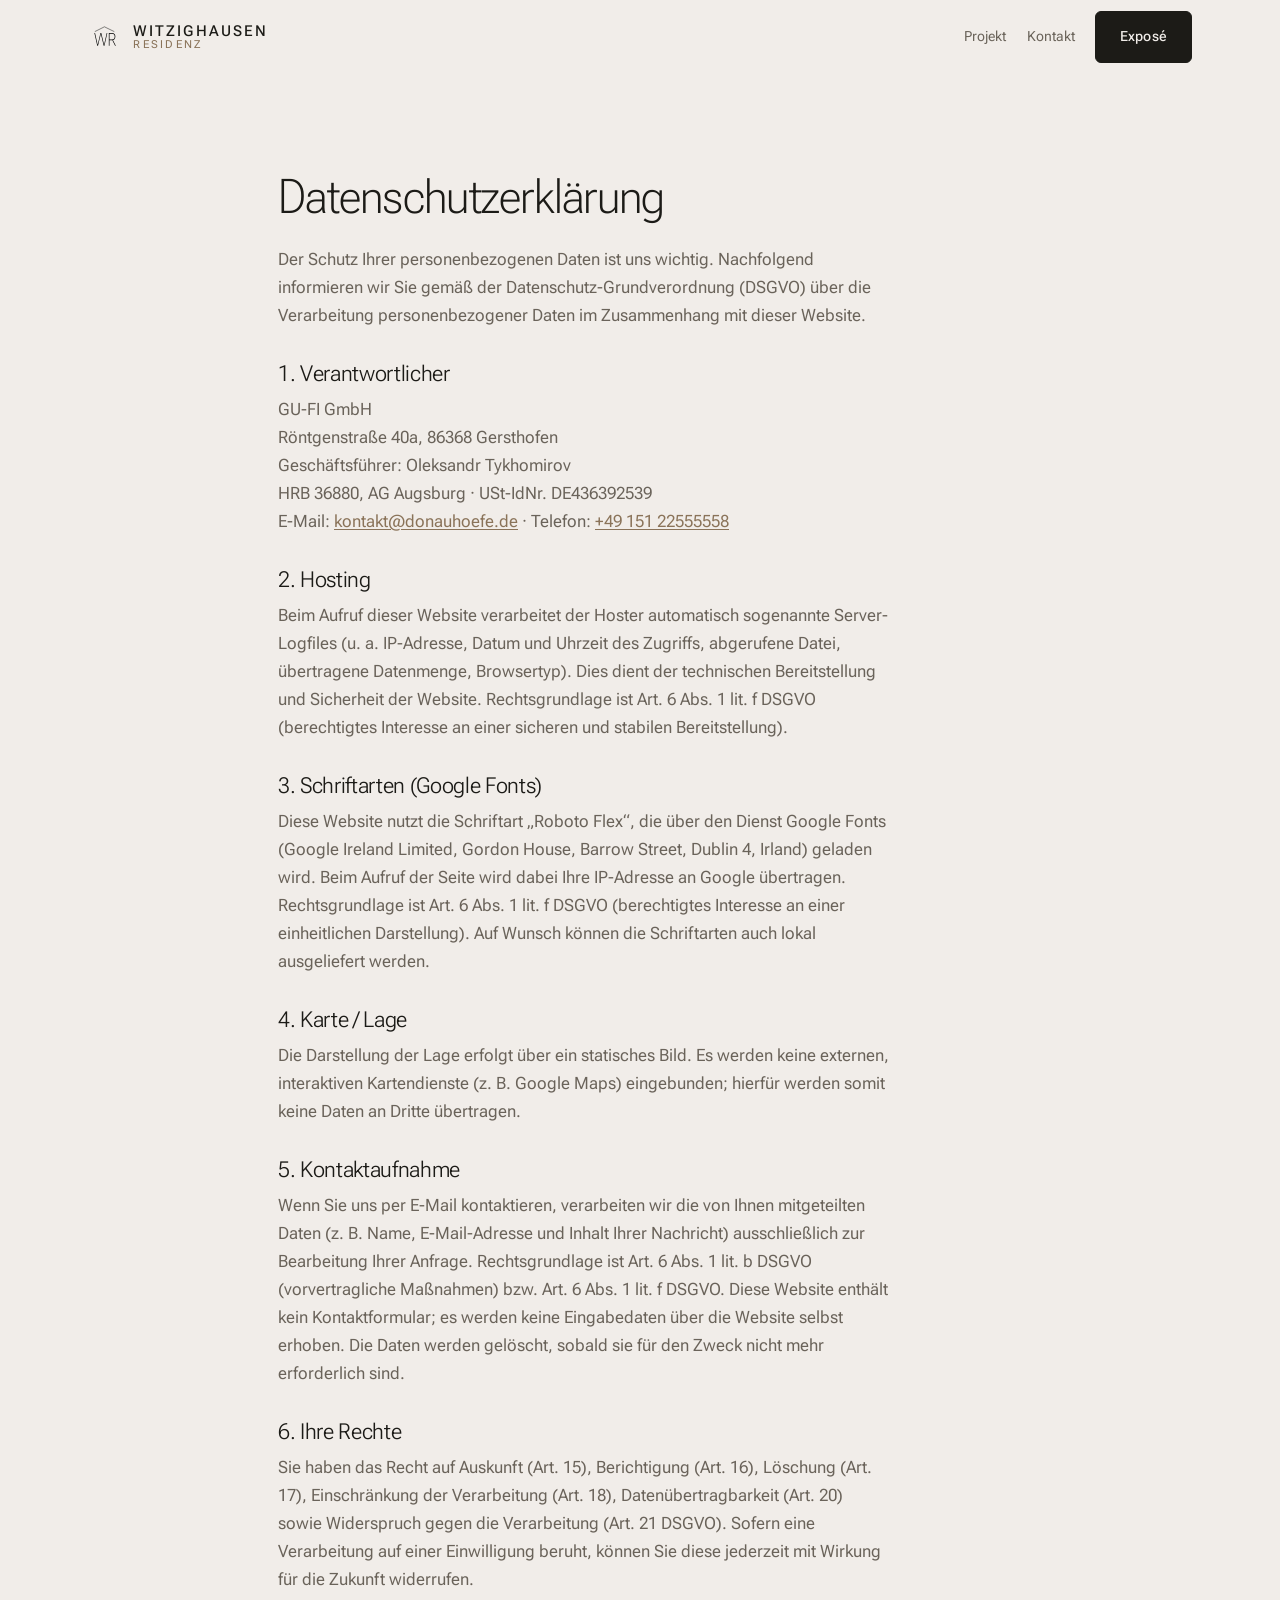
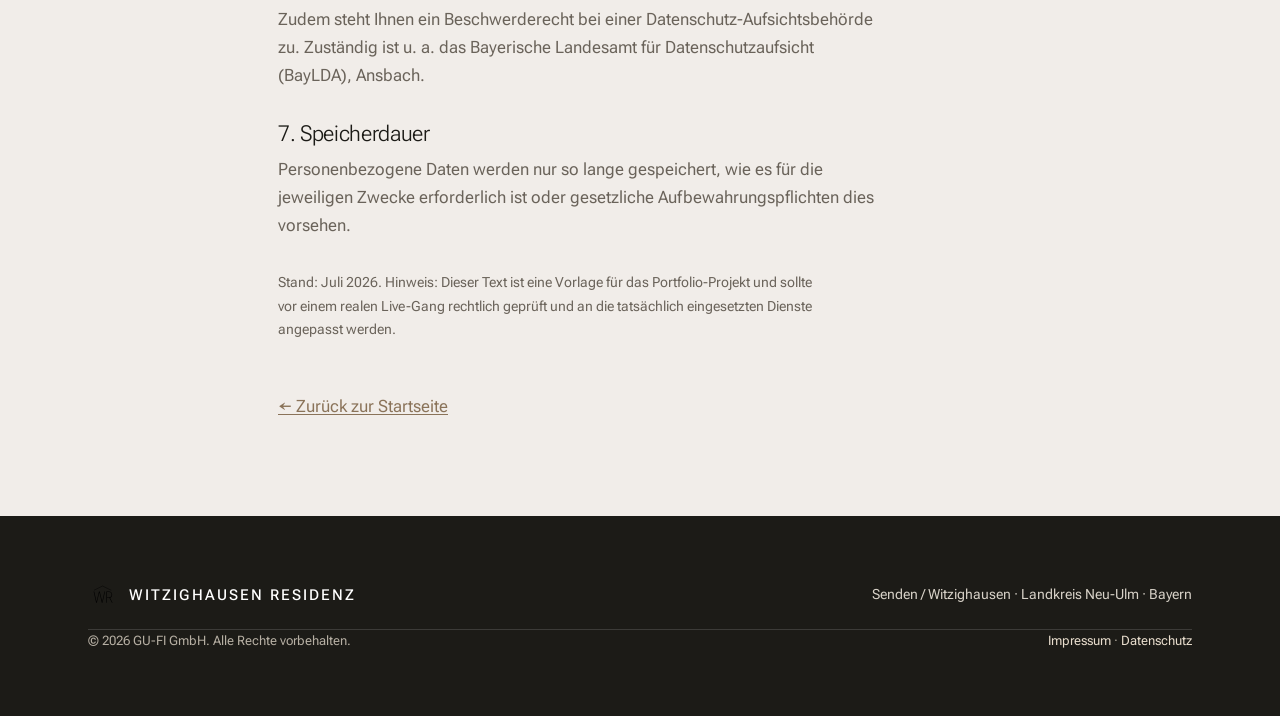
==== datenschutz.html @ ddd6f740 "Revert "Redesign: Cinematic Dark Gallery — deutliche Abgrenzung von donau-hoefe" This reverts commit" ====
<!DOCTYPE html>
<html lang="de">
<head>
  <meta charset="UTF-8" />
  <meta name="viewport" content="width=device-width, initial-scale=1.0" />
  <title>Datenschutzerklärung — Witzighausen Residenz | GU-FI GmbH</title>
  <meta name="theme-color" content="#1C1B17" />
  <meta name="description" content="Datenschutzerklärung der GU-FI GmbH für die Website witzighausen-residenz.de." />
  <meta name="robots" content="noindex" />
  <link rel="canonical" href="https://witzighausen-residenz.de/datenschutz.html" />
  <link rel="icon" href="assets/img/logo-wr.svg" type="image/svg+xml" />
  <link rel="preconnect" href="https://fonts.googleapis.com" />
  <link rel="preconnect" href="https://fonts.gstatic.com" crossorigin />
  <link href="https://fonts.googleapis.com/css2?family=Roboto+Flex:opsz,wght@8..144,300;8..144,400;8..144,500;8..144,600&display=swap" rel="stylesheet" />
  <link rel="stylesheet" href="assets/css/styles.css?v=1" />
</head>
<body>

  <header class="header is-scrolled" id="header">
    <div class="container">
      <a href="index.html" class="brand" aria-label="Witzighausen Residenz — Startseite">
        <span class="brand__mark"><img src="assets/img/logo-wr.svg" alt="" width="34" height="34" /></span>
        <span class="brand__txt"><span class="brand__name">Witzighausen</span><span class="brand__sub">Residenz</span></span>
      </a>
      <nav class="nav" id="nav" aria-label="Hauptnavigation">
        <a href="index.html#projekt">Projekt</a>
        <a href="index.html#kontakt">Kontakt</a>
        <a href="expose.html" class="btn">Exposé</a>
      </nav>
      <button class="nav-toggle" id="navToggle" aria-label="Menü öffnen" aria-expanded="false" aria-controls="nav"><span></span></button>
    </div>
  </header>

  <main class="legal">
    <div class="container">
      <h1>Datenschutzerklärung</h1>
      <p>Der Schutz Ihrer personenbezogenen Daten ist uns wichtig. Nachfolgend informieren wir Sie gemäß der Datenschutz-Grundverordnung (DSGVO) über die Verarbeitung personenbezogener Daten im Zusammenhang mit dieser Website.</p>

      <h2>1. Verantwortlicher</h2>
      <p>GU-FI GmbH<br />
        Röntgenstraße 40a, 86368 Gersthofen<br />
        Geschäftsführer: Oleksandr Tykhomirov<br />
        HRB 36880, AG Augsburg · USt-IdNr. DE436392539<br />
        E-Mail: <a href="mailto:kontakt@donauhoefe.de">kontakt@donauhoefe.de</a> · Telefon: <a href="tel:+4915122555558">+49 151 22555558</a></p>

      <h2>2. Hosting</h2>
      <p>Beim Aufruf dieser Website verarbeitet der Hoster automatisch sogenannte Server-Logfiles (u. a. IP-Adresse, Datum und Uhrzeit des Zugriffs, abgerufene Datei, übertragene Datenmenge, Browsertyp). Dies dient der technischen Bereitstellung und Sicherheit der Website. Rechtsgrundlage ist Art. 6 Abs. 1 lit. f DSGVO (berechtigtes Interesse an einer sicheren und stabilen Bereitstellung).</p>

      <h2>3. Schriftarten (Google Fonts)</h2>
      <p>Diese Website nutzt die Schriftart „Roboto Flex“, die über den Dienst Google Fonts (Google Ireland Limited, Gordon House, Barrow Street, Dublin 4, Irland) geladen wird. Beim Aufruf der Seite wird dabei Ihre IP-Adresse an Google übertragen. Rechtsgrundlage ist Art. 6 Abs. 1 lit. f DSGVO (berechtigtes Interesse an einer einheitlichen Darstellung). Auf Wunsch können die Schriftarten auch lokal ausgeliefert werden.</p>

      <h2>4. Karte / Lage</h2>
      <p>Die Darstellung der Lage erfolgt über ein statisches Bild. Es werden keine externen, interaktiven Kartendienste (z. B. Google Maps) eingebunden; hierfür werden somit keine Daten an Dritte übertragen.</p>

      <h2>5. Kontaktaufnahme</h2>
      <p>Wenn Sie uns per E-Mail kontaktieren, verarbeiten wir die von Ihnen mitgeteilten Daten (z. B. Name, E-Mail-Adresse und Inhalt Ihrer Nachricht) ausschließlich zur Bearbeitung Ihrer Anfrage. Rechtsgrundlage ist Art. 6 Abs. 1 lit. b DSGVO (vorvertragliche Maßnahmen) bzw. Art. 6 Abs. 1 lit. f DSGVO. Diese Website enthält kein Kontaktformular; es werden keine Eingabedaten über die Website selbst erhoben. Die Daten werden gelöscht, sobald sie für den Zweck nicht mehr erforderlich sind.</p>

      <h2>6. Ihre Rechte</h2>
      <p>Sie haben das Recht auf Auskunft (Art. 15), Berichtigung (Art. 16), Löschung (Art. 17), Einschränkung der Verarbeitung (Art. 18), Datenübertragbarkeit (Art. 20) sowie Widerspruch gegen die Verarbeitung (Art. 21 DSGVO). Sofern eine Verarbeitung auf einer Einwilligung beruht, können Sie diese jederzeit mit Wirkung für die Zukunft widerrufen.</p>
      <p>Zudem steht Ihnen ein Beschwerderecht bei einer Datenschutz-Aufsichtsbehörde zu. Zuständig ist u. a. das Bayerische Landesamt für Datenschutzaufsicht (BayLDA), Ansbach.</p>

      <h2>7. Speicherdauer</h2>
      <p>Personenbezogene Daten werden nur so lange gespeichert, wie es für die jeweiligen Zwecke erforderlich ist oder gesetzliche Aufbewahrungspflichten dies vorsehen.</p>

      <p class="muted" style="margin-top:2rem;font-size:.9rem;">Stand: Juli 2026. Hinweis: Dieser Text ist eine Vorlage für das Portfolio-Projekt und sollte vor einem realen Live-Gang rechtlich geprüft und an die tatsächlich eingesetzten Dienste angepasst werden.</p>

      <a class="back-link" href="index.html">&larr; Zurück zur Startseite</a>
    </div>
  </main>

  <footer class="footer">
    <div class="container">
      <div class="footer__top">
        <span class="footer__brand"><span class="brand__mark" style="width:30px;height:30px"><img src="assets/img/logo-wr.svg" alt="" width="30" height="30" /></span><span class="brand__name">Witzighausen Residenz</span></span>
        <span>Senden / Witzighausen · Landkreis Neu-Ulm · Bayern</span>
      </div>
      <div class="footer__bottom">
        <span>© <span id="year">2026</span> GU-FI GmbH. Alle Rechte vorbehalten.</span>
        <span><a href="impressum.html">Impressum</a> · <a href="datenschutz.html">Datenschutz</a></span>
      </div>
    </div>
  </footer>
  <script src="assets/js/app.js?v=1"></script>
</body>
</html>
---- assets/css/styles.css ----
/* ============================================================
   WITZIGHAUSEN RESIDENZ — styles
   Eigenes Design-System (siehe docs/02-design-system.md).
   Nicht mit anderen Projekten mischen.
   ============================================================ */

/* ---------- Tokens ---------- */
:root{
  --bg:#F1EDE9;
  --bg-2:#E7E0D8;
  --paper:#FBF9F6;
  --ink:#1C1B17;
  --ink-2:#6A635A;
  --line:#DCD5CB;
  --accent:#A99581;
  --accent-deep:#8A7359;
  --blue:#56B4D3;
  --ok:#4E7A5B;
  --err:#B4472E;

  --container:1200px;
  --pad:clamp(20px,5vw,48px);
  --sec:clamp(64px,9vw,120px);

  --r-sm:6px;
  --r:12px;
  --r-lg:20px;

  --sh-1:0 1px 2px rgba(28,27,23,.05);
  --sh-2:0 10px 30px -14px rgba(28,27,23,.22);
  --sh-3:0 26px 60px -28px rgba(28,27,23,.32);

  --f:"Roboto Flex","Segoe UI",system-ui,sans-serif;
}

/* ---------- Reset ---------- */
*,*::before,*::after{box-sizing:border-box;margin:0;padding:0}
html{-webkit-text-size-adjust:100%;scroll-behavior:smooth}
@media (prefers-reduced-motion:reduce){html{scroll-behavior:auto}}
body{
  font-family:var(--f);
  font-weight:400;
  color:var(--ink);
  background:var(--bg);
  line-height:1.65;
  font-size:clamp(1rem,.97rem + .2vw,1.0625rem);
  -webkit-font-smoothing:antialiased;
  text-rendering:optimizeLegibility;
  overflow-x:hidden;
}
img,svg,picture{display:block;max-width:100%}
img{height:auto}
a{color:inherit;text-decoration:none}
button{font:inherit;color:inherit;cursor:pointer;background:none;border:none}
:focus-visible{outline:2px solid var(--accent);outline-offset:3px;border-radius:2px}

/* ---------- Layout ---------- */
.container{width:100%;max-width:var(--container);margin-inline:auto;padding-inline:var(--pad)}
.section{padding-block:var(--sec)}
.section--tight{padding-block:clamp(48px,7vw,88px)}

/* ---------- Typography ---------- */
h1,h2,h3{font-weight:300;line-height:1.08;letter-spacing:-.015em}
h1{font-size:clamp(2.6rem,6vw,5rem)}
h2{font-size:clamp(1.9rem,4vw,3rem)}
h3{font-size:1.25rem;font-weight:500;letter-spacing:-.005em;line-height:1.25}
p{max-width:68ch}
.lead{font-size:clamp(1.05rem,1rem + .5vw,1.3rem);color:var(--ink-2);font-weight:300}
.muted{color:var(--ink-2)}
.hl{color:var(--accent-deep)}
.mark{color:var(--accent-deep);font-weight:500}

.eyebrow{
  display:inline-flex;align-items:center;gap:.6em;
  font-size:.78rem;font-weight:500;letter-spacing:.16em;text-transform:uppercase;
  color:var(--accent-deep);
}
.rule{border:0;border-top:1px solid var(--line);margin:.9rem 0 1.4rem;max-width:min(100%,640px)}
.section-head{max-width:760px}
.section-head p{margin-top:.6rem}

/* ---------- Buttons (единые) ---------- */
.btn{
  display:inline-flex;align-items:center;justify-content:center;gap:.55em;
  min-height:52px;padding:0 1.5rem;
  background:var(--ink);color:var(--bg);
  border:1px solid var(--ink);border-radius:var(--r-sm);
  font-weight:500;letter-spacing:.01em;
  transition:transform .18s ease,background .18s ease,box-shadow .18s ease,color .18s ease;
  will-change:transform;
}
.btn:hover{background:#000;transform:translateY(-2px);box-shadow:var(--sh-2)}
.btn:active{transform:translateY(0)}
.btn--outline{background:transparent;color:var(--ink);border-color:var(--accent)}
.btn--outline:hover{background:var(--accent);color:#fff;border-color:var(--accent)}
.btn--ghost{
  min-height:auto;padding:0;background:none;border:none;color:var(--accent-deep);
  font-weight:500;
}
.btn--ghost:hover{transform:none;box-shadow:none;color:var(--ink)}
.btn--ghost .arw{transition:transform .18s ease}
.btn--ghost:hover .arw{transform:translateX(4px)}
.btn--lg{min-height:58px;padding:0 1.9rem}
.btn-row{display:flex;flex-wrap:wrap;gap:.9rem;margin-top:1.6rem}

/* ---------- Header ---------- */
.header{
  position:sticky;top:0;z-index:60;
  background:color-mix(in srgb,var(--bg) 88%,transparent);
  backdrop-filter:saturate(1.1) blur(8px);
  border-bottom:1px solid transparent;
  transition:border-color .25s ease,background .25s ease;
}
.header.is-scrolled{border-bottom-color:var(--line);background:color-mix(in srgb,var(--bg) 94%,transparent)}
.header .container{display:flex;align-items:center;justify-content:space-between;gap:1rem;min-height:74px}
.brand{display:flex;align-items:center;gap:.7rem;color:var(--ink)}
.brand__mark{width:34px;height:34px;color:var(--ink)}
.brand__mark svg{width:100%;height:100%}
.brand__txt{display:flex;flex-direction:column;line-height:1.05}
.brand__name{font-size:.92rem;font-weight:500;letter-spacing:.14em;text-transform:uppercase}
.brand__sub{font-size:.66rem;letter-spacing:.22em;text-transform:uppercase;color:var(--accent-deep)}

.nav{display:flex;align-items:center;gap:clamp(.8rem,1.6vw,1.7rem)}
.nav a{font-size:.9rem;color:var(--ink-2);transition:color .18s ease;position:relative}
.nav a:hover{color:var(--ink)}
.nav a.btn{color:var(--bg)}
.nav a.btn:hover{color:var(--bg)}

.nav-toggle{display:none;width:44px;height:44px;position:relative;margin-right:-8px}
.nav-toggle span,.nav-toggle span::before,.nav-toggle span::after{
  content:"";position:absolute;left:11px;width:22px;height:2px;background:var(--ink);border-radius:2px;transition:transform .25s ease,opacity .2s ease
}
.nav-toggle span{top:21px}
.nav-toggle span::before{top:-7px}
.nav-toggle span::after{top:7px}
.nav-toggle[aria-expanded="true"] span{background:transparent}
.nav-toggle[aria-expanded="true"] span::before{transform:translateY(7px) rotate(45deg)}
.nav-toggle[aria-expanded="true"] span::after{transform:translateY(-7px) rotate(-45deg)}

/* ---------- Hero ---------- */
.hero{position:relative;padding-block:clamp(48px,7vw,90px) 0}
.hero__grid{display:grid;gap:clamp(1.6rem,4vw,3rem);align-items:end;grid-template-columns:1fr}
.hero__kicker{margin-bottom:1.1rem}
.hero h1{margin-bottom:1.1rem}
.hero h1 .thin{display:block;color:var(--accent-deep)}
.hero__sub{max-width:44ch;color:var(--ink-2);font-size:clamp(1.05rem,1rem + .5vw,1.28rem);font-weight:300}
.hero__figure{position:relative;border-radius:var(--r-lg);overflow:hidden;box-shadow:var(--sh-3)}
.hero__figure img{width:100%;aspect-ratio:16/10;object-fit:cover}
.hero__badges{display:flex;flex-wrap:wrap;gap:.5rem;margin-top:1.4rem}
.chip{
  display:inline-flex;align-items:center;gap:.45em;
  padding:.42em .85em;border:1px solid var(--line);border-radius:100px;
  background:var(--paper);font-size:.82rem;color:var(--ink-2)
}
.chip b{color:var(--ink);font-weight:500}
@media (min-width:920px){
  .hero__grid{grid-template-columns:1.05fr 1fr;gap:clamp(2rem,4vw,4rem)}
}

/* ---------- Split ---------- */
.split{display:grid;gap:clamp(1.8rem,4vw,3.4rem);align-items:center;grid-template-columns:1fr}
.split__media{border-radius:var(--r-lg);overflow:hidden;box-shadow:var(--sh-2)}
.split__media img{width:100%;aspect-ratio:4/3;object-fit:cover}
.split h2{margin-top:.2rem}
.split p{margin-top:1rem;color:var(--ink-2)}
@media (min-width:860px){
  .split{grid-template-columns:1fr 1fr}
  .split--rev .split__media{order:2}
}

/* ---------- KPI ---------- */
.kpis{
  display:grid;gap:1px;background:var(--line);
  border:1px solid var(--line);border-radius:var(--r);overflow:hidden;
  grid-template-columns:repeat(2,1fr)
}
.kpi{background:var(--paper);padding:clamp(1.3rem,3vw,2rem)}
.kpi__num{font-size:clamp(1.6rem,1.2rem + 1.6vw,2.4rem);font-weight:300;letter-spacing:-.02em;line-height:1.1}
.kpi__label{margin-top:.35rem;font-size:.86rem;color:var(--ink-2)}
@media (min-width:760px){.kpis{grid-template-columns:repeat(4,1fr)}}

/* ---------- Appartements (featured cards) ---------- */
.appart-grid{
  display:grid;gap:clamp(1rem,2.4vw,1.6rem);margin-top:clamp(1.8rem,4vw,2.6rem);
  grid-template-columns:1fr
}
@media (min-width:620px){.appart-grid{grid-template-columns:repeat(2,1fr)}}
@media (min-width:1000px){.appart-grid{grid-template-columns:repeat(3,1fr)}}
.appart-card{
  display:flex;flex-direction:column;
  background:var(--paper);border:1px solid var(--line);border-radius:var(--r);
  overflow:hidden;transition:transform .2s ease,box-shadow .2s ease
}
.appart-card:hover{transform:translateY(-4px);box-shadow:var(--sh-2)}
.appart-card__media{background:var(--bg);padding:1rem;border-bottom:1px solid var(--line)}
.appart-card__media img{width:100%;aspect-ratio:4/3;object-fit:contain}
.appart-card__body{padding:1.1rem 1.2rem 1.3rem;display:flex;flex-direction:column;gap:.35rem;flex:1}
.appart-card__name{font-size:1.15rem;font-weight:500}
.appart-card__meta{display:flex;align-items:baseline;gap:.5rem;color:var(--ink-2);font-size:.9rem}
.appart-card__area{font-size:1.35rem;font-weight:300;color:var(--ink)}
.appart-card__foot{margin-top:.7rem}

/* ---------- Price table ---------- */
.price-wrap{margin-top:clamp(1.6rem,3.5vw,2.4rem);border:1px solid var(--line);border-radius:var(--r);overflow:hidden;background:var(--paper)}
.price-table{width:100%;border-collapse:collapse;font-size:.95rem}
.price-table caption{text-align:left;padding:1rem 1.2rem;color:var(--ink-2);font-size:.85rem;background:var(--bg-2);border-bottom:1px solid var(--line)}
.price-table th,.price-table td{padding:.85rem 1.2rem;text-align:left;border-bottom:1px solid var(--line)}
.price-table thead th{
  font-size:.74rem;font-weight:500;letter-spacing:.1em;text-transform:uppercase;
  color:var(--accent-deep);background:var(--bg-2)
}
.price-table tbody tr:last-child td{border-bottom:0}
.price-table tbody tr:hover{background:color-mix(in srgb,var(--accent) 8%,transparent)}
.price-table .c-nr{width:3.5rem;color:var(--ink-2);font-variant-numeric:tabular-nums}
.price-table .c-name{font-weight:500}
.price-table .c-area{font-variant-numeric:tabular-nums;white-space:nowrap}
.price-table .c-price{color:var(--accent-deep);white-space:nowrap}
.price-note{padding:.9rem 1.2rem;font-size:.82rem;color:var(--ink-2);background:var(--bg-2);border-top:1px solid var(--line)}
@media (max-width:640px){
  .price-table thead{position:absolute;width:1px;height:1px;overflow:hidden;clip:rect(0 0 0 0)}
  .price-table,.price-table tbody,.price-table tr,.price-table td{display:block;width:100%}
  .price-table tr{border-bottom:1px solid var(--line);padding:.6rem 0}
  .price-table td{border:0;padding:.28rem 1.1rem;display:flex;justify-content:space-between;gap:1rem}
  .price-table td::before{content:attr(data-label);color:var(--ink-2);font-size:.78rem;text-transform:uppercase;letter-spacing:.06em}
  .price-table .c-nr::before{content:"Nr."}
  .price-table .c-name{font-size:1.05rem}
}

/* ---------- Gewerbe list ---------- */
.gewerbe{display:grid;gap:1px;background:var(--line);border:1px solid var(--line);border-radius:var(--r);overflow:hidden;margin-top:clamp(1.6rem,3.5vw,2.2rem)}
.gewerbe__row{
  background:var(--paper);display:flex;align-items:center;gap:1.2rem;
  padding:clamp(1.1rem,2.5vw,1.6rem) clamp(1.2rem,3vw,1.8rem)
}
.gewerbe__nr{font-size:.8rem;font-weight:500;letter-spacing:.1em;color:var(--accent-deep);min-width:2.2rem}
.gewerbe__name{font-size:clamp(1.15rem,1rem + .8vw,1.5rem);font-weight:300;flex:1}
.gewerbe__area{font-variant-numeric:tabular-nums;color:var(--ink-2);white-space:nowrap}

/* ---------- Spec list (Baubeschreibung) ---------- */
.spec-list{
  list-style:none;display:grid;gap:1px;background:var(--line);
  border:1px solid var(--line);border-radius:var(--r);overflow:hidden;
  margin-top:clamp(1.6rem,3.5vw,2.2rem);grid-template-columns:1fr
}
@media (min-width:620px){.spec-list{grid-template-columns:repeat(2,1fr)}}
@media (min-width:980px){.spec-list{grid-template-columns:repeat(3,1fr)}}
.spec-list li{
  background:var(--paper);display:flex;align-items:center;gap:.85rem;
  padding:1rem 1.2rem;font-size:.96rem
}
.spec-list .dot{
  flex:none;width:9px;height:9px;border-radius:50%;
  background:var(--accent);box-shadow:0 0 0 4px color-mix(in srgb,var(--accent) 22%,transparent)
}

/* ---------- Band (full-width photo) ---------- */
.band{position:relative;color:#fff;isolation:isolate}
.band__media{position:absolute;inset:0;z-index:-1;overflow:hidden}
.band__media img{width:100%;height:100%;object-fit:cover}
.band::after{content:"";position:absolute;inset:0;z-index:-1;background:linear-gradient(90deg,rgba(20,18,15,.72),rgba(20,18,15,.30))}
.band .container{padding-block:clamp(72px,12vw,150px)}
.band__inner{max-width:640px}
.band .eyebrow{color:#e8d9c6}
.band h2{color:#fff}
.band p{margin-top:1rem;color:rgba(255,255,255,.9)}

/* ---------- Lage / map ---------- */
.lage__grid{display:grid;gap:clamp(1.6rem,3.5vw,2.6rem);grid-template-columns:1fr;align-items:start}
@media (min-width:900px){.lage__grid{grid-template-columns:1.1fr .9fr}}
.map{position:relative;border-radius:var(--r-lg);overflow:hidden;box-shadow:var(--sh-2);border:1px solid var(--line)}
.map img{width:100%;aspect-ratio:16/10;object-fit:cover}
.dist-list{list-style:none;display:grid;gap:.1rem;margin-top:1.4rem}
.dist-list li{display:flex;align-items:baseline;justify-content:space-between;gap:1rem;padding:.7rem 0;border-bottom:1px solid var(--line)}
.dist-list li:last-child{border-bottom:0}
.dist-list .place{color:var(--ink)}
.dist-list .km{color:var(--accent-deep);font-variant-numeric:tabular-nums;white-space:nowrap;font-weight:500}
.roads{display:flex;gap:.5rem;margin-top:1.2rem;flex-wrap:wrap}
.road-badge{
  display:inline-flex;align-items:center;justify-content:center;
  min-width:44px;height:30px;padding:0 .6em;border-radius:5px;
  background:var(--blue);color:#fff;font-weight:600;font-size:.82rem;letter-spacing:.02em
}

/* ---------- Features (Witzighausen) ---------- */
.features{display:grid;gap:clamp(1rem,2.4vw,1.6rem);margin-top:clamp(1.8rem,4vw,2.6rem);grid-template-columns:1fr}
@media (min-width:760px){.features{grid-template-columns:repeat(3,1fr)}}
.feature{background:var(--paper);border:1px solid var(--line);border-radius:var(--r);padding:clamp(1.3rem,3vw,1.8rem)}
.feature__label{font-size:.76rem;font-weight:500;letter-spacing:.14em;text-transform:uppercase;color:var(--accent-deep)}
.feature h3{margin:.5rem 0 .5rem;font-weight:300;font-size:1.35rem;letter-spacing:-.01em}
.feature p{color:var(--ink-2);font-size:.95rem}
.stats{display:grid;gap:1px;background:var(--line);border:1px solid var(--line);border-radius:var(--r);overflow:hidden;margin-top:clamp(1rem,2.4vw,1.6rem);grid-template-columns:repeat(3,1fr)}
.stat{background:var(--paper);padding:clamp(1.2rem,3vw,1.8rem);text-align:center}
.stat__num{font-size:clamp(1.8rem,1.2rem + 2vw,2.8rem);font-weight:300;letter-spacing:-.02em;line-height:1}
.stat__num small{font-size:.5em;color:var(--ink-2);font-weight:400}
.stat__label{margin-top:.4rem;font-size:.82rem;color:var(--ink-2)}
@media (max-width:520px){.stats{grid-template-columns:1fr}}

/* ---------- Investment ---------- */
.invest{display:grid;gap:clamp(1.8rem,4vw,3rem);grid-template-columns:1fr;align-items:center}
@media (min-width:900px){.invest{grid-template-columns:1fr 1fr}}
.invest__media{border-radius:var(--r-lg);overflow:hidden;box-shadow:var(--sh-2)}
.invest__media img{width:100%;aspect-ratio:4/3;object-fit:cover}
.pillars{display:grid;gap:.8rem;margin-top:1.4rem}
.pillar{display:flex;gap:.85rem;align-items:flex-start}
.pillar .dot{flex:none;width:9px;height:9px;margin-top:.5rem;border-radius:50%;background:var(--accent)}
.pillar b{font-weight:500}
.pillar span{color:var(--ink-2)}

/* ---------- Contact ---------- */
.contact__grid{display:grid;gap:clamp(1.6rem,4vw,3rem);grid-template-columns:1fr}
@media (min-width:820px){.contact__grid{grid-template-columns:1fr 1fr}}
.contact__list{list-style:none;display:grid;gap:0;margin-top:1.4rem;border-top:1px solid var(--line)}
.contact__list li{display:flex;gap:1rem;padding:.85rem 0;border-bottom:1px solid var(--line)}
.contact__list .k{min-width:120px;color:var(--ink-2);font-size:.9rem}
.contact__list .v{color:var(--ink);font-weight:500}
.contact__card{background:var(--paper);border:1px solid var(--line);border-radius:var(--r-lg);padding:clamp(1.6rem,4vw,2.4rem);align-self:start}

/* ---------- Footer ---------- */
.footer{background:var(--ink);color:#d8d2c8;padding-block:clamp(40px,6vw,64px);font-size:.9rem}
.footer a{color:#e8ddcd}
.footer a:hover{color:#fff}
.footer__top{display:flex;flex-wrap:wrap;align-items:center;justify-content:space-between;gap:1rem;padding-bottom:1.2rem;border-bottom:1px solid rgba(255,255,255,.14)}
.footer__brand{display:flex;align-items:center;gap:.7rem;color:#fff}
.footer__brand .brand__mark{color:#fff}
.footer__brand .brand__name{color:#fff}
.footer__impressum{max-width:100%;margin:1.2rem 0;color:#b6afa3;font-size:.82rem;line-height:1.7}
.footer__bottom{display:flex;flex-wrap:wrap;justify-content:space-between;gap:.6rem;color:#b6afa3;font-size:.82rem}

/* ---------- Reveal ---------- */
.reveal{opacity:0;transform:translateY(22px);transition:opacity .7s ease,transform .7s ease}
.reveal.is-in{opacity:1;transform:none}
.reveal.d1{transition-delay:.08s}
.reveal.d2{transition-delay:.16s}
.reveal.d3{transition-delay:.24s}
@media (prefers-reduced-motion:reduce){
  .reveal{opacity:1;transform:none;transition:none}
  .btn:hover,.appart-card:hover{transform:none}
}

/* ---------- Legal pages ---------- */
.legal{padding-block:clamp(48px,8vw,96px)}
.legal .container{max-width:820px}
.legal h1{font-size:clamp(2rem,4vw,3rem);margin-bottom:1.4rem}
.legal h2{font-size:1.4rem;margin:2rem 0 .6rem}
.legal p,.legal li{color:var(--ink-2);margin-bottom:.7rem}
.legal a{color:var(--accent-deep);text-decoration:underline;text-underline-offset:2px}
.legal ul{margin-left:1.2rem}
.back-link{display:inline-flex;align-items:center;gap:.4em;margin-top:2.4rem;color:var(--accent-deep)}

/* ---------- Mobile nav ---------- */
@media (max-width:860px){
  .nav-toggle{display:block}
  .nav{
    position:fixed;inset:74px 0 auto 0;flex-direction:column;align-items:stretch;gap:0;
    background:var(--bg);border-bottom:1px solid var(--line);
    padding:.5rem var(--pad) 1.4rem;
    transform:translateY(-12px);opacity:0;pointer-events:none;
    transition:transform .25s ease,opacity .25s ease;
    max-height:calc(100vh - 74px);overflow-y:auto;
  }
  .nav.is-open{transform:none;opacity:1;pointer-events:auto}
  .nav a{padding:.9rem .2rem;border-bottom:1px solid var(--line);font-size:1.05rem;color:var(--ink)}
  .nav a.btn{margin-top:.9rem;border-bottom:none;justify-content:center}
}
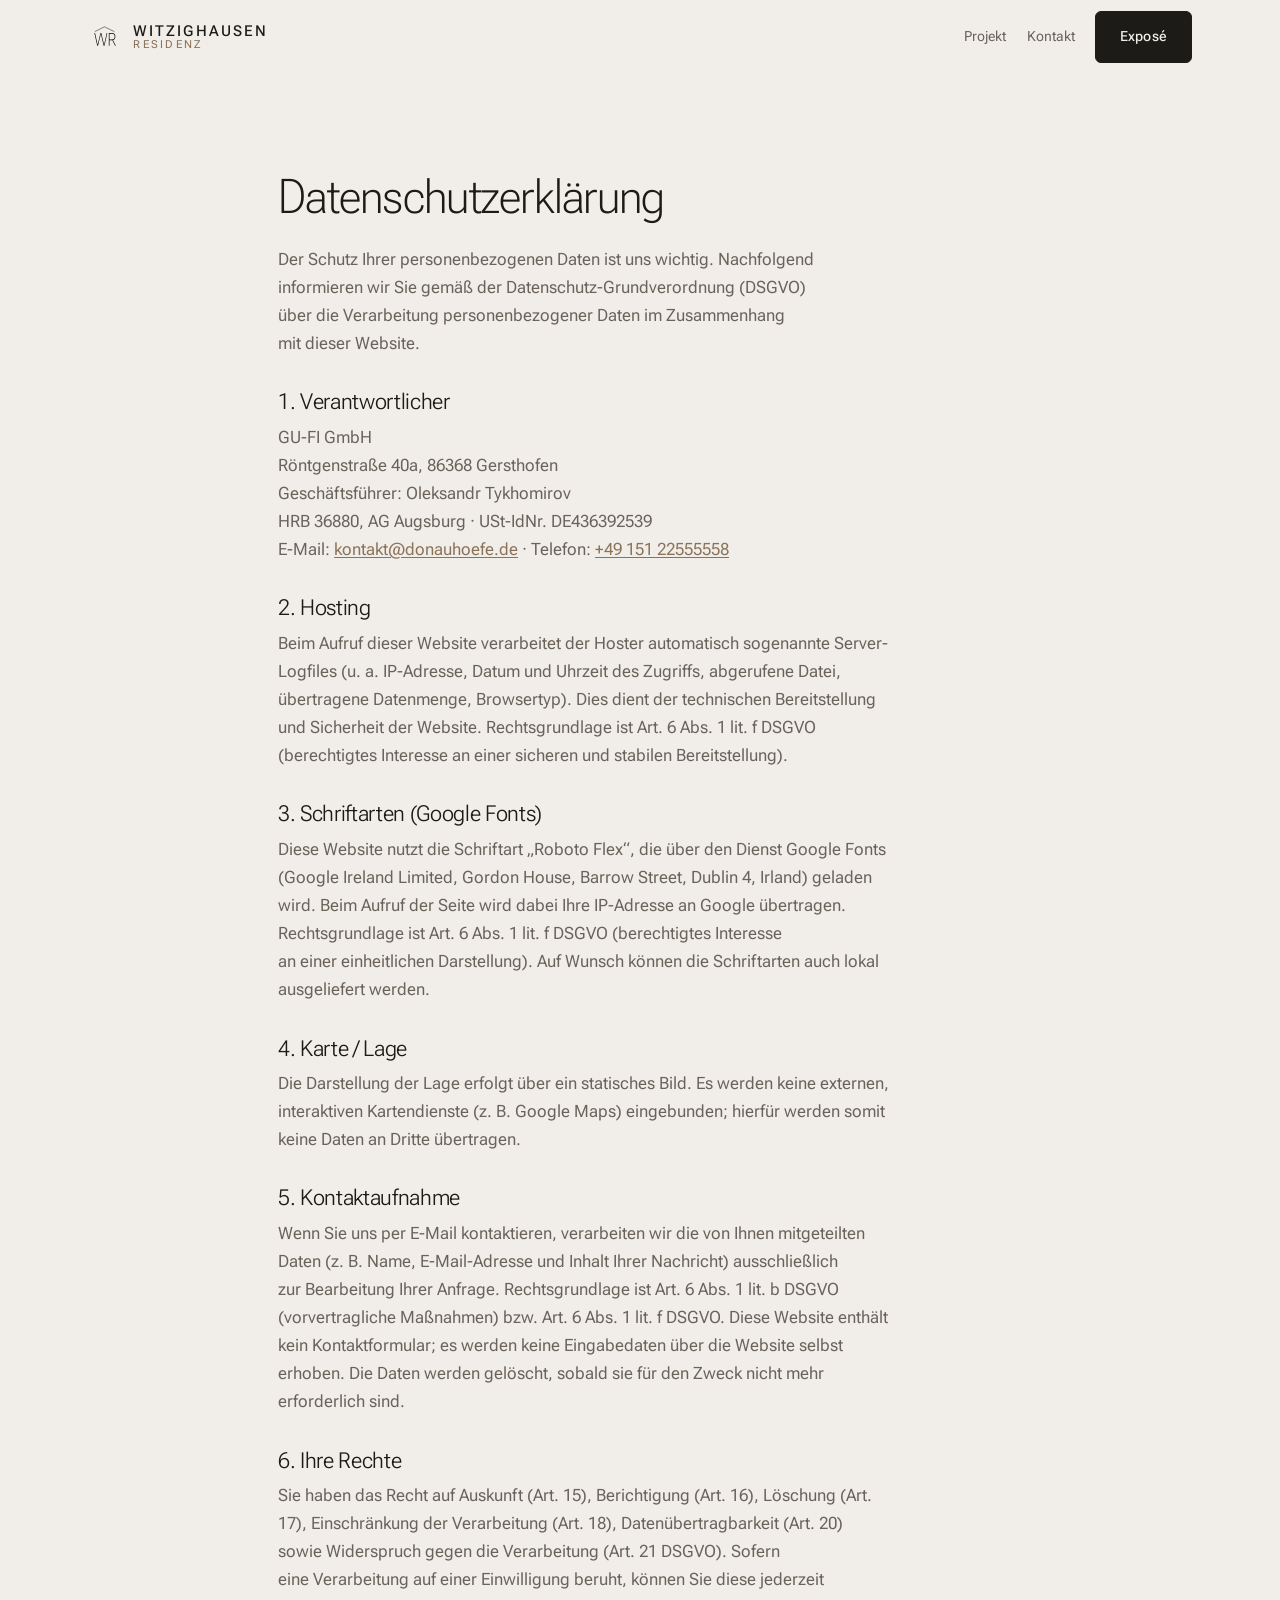
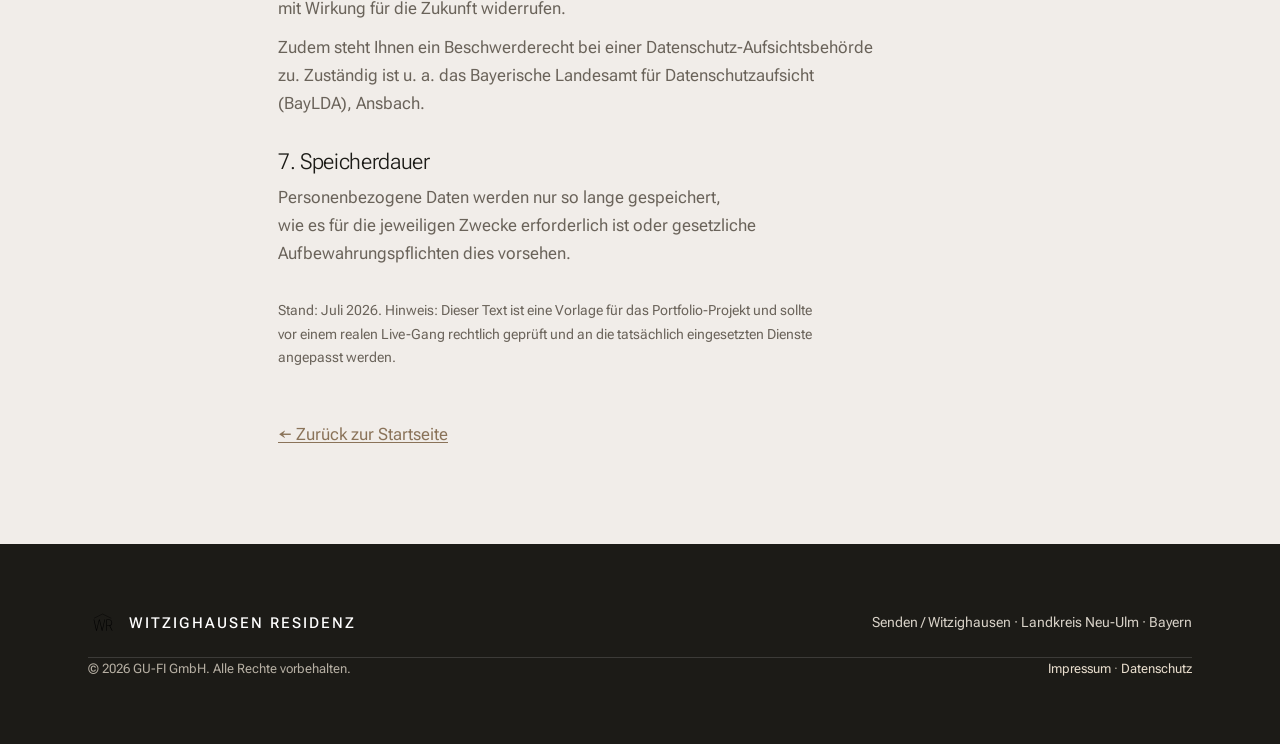
==== commit 2ef8f546: "Gewerbeeinheiten entfernt (EG nur Parken) + Typografie: keine haengenden Kurzwoerter - Alle Gewerbe-" ====
--- a/datenschutz.html
+++ b/datenschutz.html
@@ -3,7 +3,7 @@
 <head>
   <meta charset="UTF-8" />
   <meta name="viewport" content="width=device-width, initial-scale=1.0" />
-  <title>Datenschutzerklärung — Witzighausen Residenz | GU-FI GmbH</title>
+  <title>Datenschutzerklärung — Witzighausen Residenz | GU-FI GmbH</title>
   <meta name="theme-color" content="#1C1B17" />
   <meta name="description" content="Datenschutzerklärung der GU-FI GmbH für die Website witzighausen-residenz.de." />
   <meta name="robots" content="noindex" />
@@ -12,7 +12,7 @@
   <link rel="preconnect" href="https://fonts.googleapis.com" />
   <link rel="preconnect" href="https://fonts.gstatic.com" crossorigin />
   <link href="https://fonts.googleapis.com/css2?family=Roboto+Flex:opsz,wght@8..144,300;8..144,400;8..144,500;8..144,600&display=swap" rel="stylesheet" />
-  <link rel="stylesheet" href="assets/css/styles.css?v=1" />
+  <link rel="stylesheet" href="assets/css/styles.css?v=5" />
 </head>
 <body>
 
@@ -34,37 +34,37 @@
   <main class="legal">
     <div class="container">
       <h1>Datenschutzerklärung</h1>
-      <p>Der Schutz Ihrer personenbezogenen Daten ist uns wichtig. Nachfolgend informieren wir Sie gemäß der Datenschutz-Grundverordnung (DSGVO) über die Verarbeitung personenbezogener Daten im Zusammenhang mit dieser Website.</p>
+      <p>Der Schutz Ihrer personenbezogenen Daten ist uns wichtig. Nachfolgend informieren wir Sie gemäß der Datenschutz-Grundverordnung (DSGVO) über die Verarbeitung personenbezogener Daten im Zusammenhang mit dieser Website.</p>
 
       <h2>1. Verantwortlicher</h2>
-      <p>GU-FI GmbH<br />
+      <p>GU-FI GmbH<br />
         Röntgenstraße 40a, 86368 Gersthofen<br />
         Geschäftsführer: Oleksandr Tykhomirov<br />
-        HRB 36880, AG Augsburg · USt-IdNr. DE436392539<br />
+        HRB 36880, AG Augsburg · USt-IdNr. DE436392539<br />
         E-Mail: <a href="mailto:kontakt@donauhoefe.de">kontakt@donauhoefe.de</a> · Telefon: <a href="tel:+4915122555558">+49 151 22555558</a></p>
 
       <h2>2. Hosting</h2>
-      <p>Beim Aufruf dieser Website verarbeitet der Hoster automatisch sogenannte Server-Logfiles (u. a. IP-Adresse, Datum und Uhrzeit des Zugriffs, abgerufene Datei, übertragene Datenmenge, Browsertyp). Dies dient der technischen Bereitstellung und Sicherheit der Website. Rechtsgrundlage ist Art. 6 Abs. 1 lit. f DSGVO (berechtigtes Interesse an einer sicheren und stabilen Bereitstellung).</p>
+      <p>Beim Aufruf dieser Website verarbeitet der Hoster automatisch sogenannte Server-Logfiles (u. a. IP-Adresse, Datum und Uhrzeit des Zugriffs, abgerufene Datei, übertragene Datenmenge, Browsertyp). Dies dient der technischen Bereitstellung und Sicherheit der Website. Rechtsgrundlage ist Art. 6 Abs. 1 lit. f DSGVO (berechtigtes Interesse an einer sicheren und stabilen Bereitstellung).</p>
 
       <h2>3. Schriftarten (Google Fonts)</h2>
-      <p>Diese Website nutzt die Schriftart „Roboto Flex“, die über den Dienst Google Fonts (Google Ireland Limited, Gordon House, Barrow Street, Dublin 4, Irland) geladen wird. Beim Aufruf der Seite wird dabei Ihre IP-Adresse an Google übertragen. Rechtsgrundlage ist Art. 6 Abs. 1 lit. f DSGVO (berechtigtes Interesse an einer einheitlichen Darstellung). Auf Wunsch können die Schriftarten auch lokal ausgeliefert werden.</p>
+      <p>Diese Website nutzt die Schriftart „Roboto Flex“, die über den Dienst Google Fonts (Google Ireland Limited, Gordon House, Barrow Street, Dublin 4, Irland) geladen wird. Beim Aufruf der Seite wird dabei Ihre IP-Adresse an Google übertragen. Rechtsgrundlage ist Art. 6 Abs. 1 lit. f DSGVO (berechtigtes Interesse an einer einheitlichen Darstellung). Auf Wunsch können die Schriftarten auch lokal ausgeliefert werden.</p>
 
       <h2>4. Karte / Lage</h2>
-      <p>Die Darstellung der Lage erfolgt über ein statisches Bild. Es werden keine externen, interaktiven Kartendienste (z. B. Google Maps) eingebunden; hierfür werden somit keine Daten an Dritte übertragen.</p>
+      <p>Die Darstellung der Lage erfolgt über ein statisches Bild. Es werden keine externen, interaktiven Kartendienste (z. B. Google Maps) eingebunden; hierfür werden somit keine Daten an Dritte übertragen.</p>
 
       <h2>5. Kontaktaufnahme</h2>
-      <p>Wenn Sie uns per E-Mail kontaktieren, verarbeiten wir die von Ihnen mitgeteilten Daten (z. B. Name, E-Mail-Adresse und Inhalt Ihrer Nachricht) ausschließlich zur Bearbeitung Ihrer Anfrage. Rechtsgrundlage ist Art. 6 Abs. 1 lit. b DSGVO (vorvertragliche Maßnahmen) bzw. Art. 6 Abs. 1 lit. f DSGVO. Diese Website enthält kein Kontaktformular; es werden keine Eingabedaten über die Website selbst erhoben. Die Daten werden gelöscht, sobald sie für den Zweck nicht mehr erforderlich sind.</p>
+      <p>Wenn Sie uns per E-Mail kontaktieren, verarbeiten wir die von Ihnen mitgeteilten Daten (z. B. Name, E-Mail-Adresse und Inhalt Ihrer Nachricht) ausschließlich zur Bearbeitung Ihrer Anfrage. Rechtsgrundlage ist Art. 6 Abs. 1 lit. b DSGVO (vorvertragliche Maßnahmen) bzw. Art. 6 Abs. 1 lit. f DSGVO. Diese Website enthält kein Kontaktformular; es werden keine Eingabedaten über die Website selbst erhoben. Die Daten werden gelöscht, sobald sie für den Zweck nicht mehr erforderlich sind.</p>
 
       <h2>6. Ihre Rechte</h2>
-      <p>Sie haben das Recht auf Auskunft (Art. 15), Berichtigung (Art. 16), Löschung (Art. 17), Einschränkung der Verarbeitung (Art. 18), Datenübertragbarkeit (Art. 20) sowie Widerspruch gegen die Verarbeitung (Art. 21 DSGVO). Sofern eine Verarbeitung auf einer Einwilligung beruht, können Sie diese jederzeit mit Wirkung für die Zukunft widerrufen.</p>
-      <p>Zudem steht Ihnen ein Beschwerderecht bei einer Datenschutz-Aufsichtsbehörde zu. Zuständig ist u. a. das Bayerische Landesamt für Datenschutzaufsicht (BayLDA), Ansbach.</p>
+      <p>Sie haben das Recht auf Auskunft (Art. 15), Berichtigung (Art. 16), Löschung (Art. 17), Einschränkung der Verarbeitung (Art. 18), Datenübertragbarkeit (Art. 20) sowie Widerspruch gegen die Verarbeitung (Art. 21 DSGVO). Sofern eine Verarbeitung auf einer Einwilligung beruht, können Sie diese jederzeit mit Wirkung für die Zukunft widerrufen.</p>
+      <p>Zudem steht Ihnen ein Beschwerderecht bei einer Datenschutz-Aufsichtsbehörde zu. Zuständig ist u. a. das Bayerische Landesamt für Datenschutzaufsicht (BayLDA), Ansbach.</p>
 
       <h2>7. Speicherdauer</h2>
-      <p>Personenbezogene Daten werden nur so lange gespeichert, wie es für die jeweiligen Zwecke erforderlich ist oder gesetzliche Aufbewahrungspflichten dies vorsehen.</p>
+      <p>Personenbezogene Daten werden nur so lange gespeichert, wie es für die jeweiligen Zwecke erforderlich ist oder gesetzliche Aufbewahrungspflichten dies vorsehen.</p>
 
-      <p class="muted" style="margin-top:2rem;font-size:.9rem;">Stand: Juli 2026. Hinweis: Dieser Text ist eine Vorlage für das Portfolio-Projekt und sollte vor einem realen Live-Gang rechtlich geprüft und an die tatsächlich eingesetzten Dienste angepasst werden.</p>
+      <p class="muted" style="margin-top:2rem;font-size:.9rem;">Stand: Juli 2026. Hinweis: Dieser Text ist eine Vorlage für das Portfolio-Projekt und sollte vor einem realen Live-Gang rechtlich geprüft und an die tatsächlich eingesetzten Dienste angepasst werden.</p>
 
-      <a class="back-link" href="index.html">&larr; Zurück zur Startseite</a>
+      <a class="back-link" href="index.html">&larr; Zurück zur Startseite</a>
     </div>
   </main>
 
@@ -75,11 +75,11 @@
         <span>Senden / Witzighausen · Landkreis Neu-Ulm · Bayern</span>
       </div>
       <div class="footer__bottom">
-        <span>© <span id="year">2026</span> GU-FI GmbH. Alle Rechte vorbehalten.</span>
+        <span>© <span id="year">2026</span> GU-FI GmbH. Alle Rechte vorbehalten.</span>
         <span><a href="impressum.html">Impressum</a> · <a href="datenschutz.html">Datenschutz</a></span>
       </div>
     </div>
   </footer>
-  <script src="assets/js/app.js?v=1"></script>
+  <script src="assets/js/app.js?v=5"></script>
 </body>
 </html>
--- a/assets/css/styles.css
+++ b/assets/css/styles.css
@@ -60,6 +60,7 @@
 .section--tight{padding-block:clamp(48px,7vw,88px)}
 
 /* ---------- Typography ---------- */
+h1,h2,h3,p,li,.lead{text-wrap:pretty}
 h1,h2,h3{font-weight:300;line-height:1.08;letter-spacing:-.015em}
 h1{font-size:clamp(2.6rem,6vw,5rem)}
 h2{font-size:clamp(1.9rem,4vw,3rem)}
@@ -139,13 +140,15 @@
 
 /* ---------- Hero ---------- */
 .hero{position:relative;padding-block:clamp(48px,7vw,90px) 0}
-.hero__grid{display:grid;gap:clamp(1.6rem,4vw,3rem);align-items:end;grid-template-columns:1fr}
+.hero__grid{display:grid;gap:clamp(1.6rem,4vw,3rem);align-items:stretch;grid-template-columns:1fr}
+.hero__body{display:flex;flex-direction:column;justify-content:center}
 .hero__kicker{margin-bottom:1.1rem}
 .hero h1{margin-bottom:1.1rem}
 .hero h1 .thin{display:block;color:var(--accent-deep)}
 .hero__sub{max-width:44ch;color:var(--ink-2);font-size:clamp(1.05rem,1rem + .5vw,1.28rem);font-weight:300}
-.hero__figure{position:relative;border-radius:var(--r-lg);overflow:hidden;box-shadow:var(--sh-3)}
-.hero__figure img{width:100%;aspect-ratio:16/10;object-fit:cover}
+.hero__figure{position:relative;border-radius:var(--r-lg);overflow:hidden;box-shadow:var(--sh-3);height:100%;min-height:clamp(300px,46vw,560px)}
+.hero__figure picture{display:block;height:100%}
+.hero__figure img{width:100%;height:100%;object-fit:cover}
 .hero__badges{display:flex;flex-wrap:wrap;gap:.5rem;margin-top:1.4rem}
 .chip{
   display:inline-flex;align-items:center;gap:.45em;
@@ -254,11 +257,12 @@
 }
 
 /* ---------- Band (full-width photo) ---------- */
-.band{position:relative;color:#fff;isolation:isolate}
-.band__media{position:absolute;inset:0;z-index:-1;overflow:hidden}
-.band__media img{width:100%;height:100%;object-fit:cover}
-.band::after{content:"";position:absolute;inset:0;z-index:-1;background:linear-gradient(90deg,rgba(20,18,15,.72),rgba(20,18,15,.30))}
-.band .container{padding-block:clamp(72px,12vw,150px)}
+.band{position:relative;color:#fff;overflow:hidden;background:var(--ink)}
+.band__media{position:absolute;inset:0}
+.band__media picture{display:block;width:100%;height:100%}
+.band__media img{width:100%;height:100%;object-fit:cover;display:block}
+.band::after{content:"";position:absolute;inset:0;background:linear-gradient(90deg,rgba(20,18,15,.74),rgba(20,18,15,.32))}
+.band .container{position:relative;z-index:1;padding-block:clamp(72px,12vw,150px)}
 .band__inner{max-width:640px}
 .band .eyebrow{color:#e8d9c6}
 .band h2{color:#fff}
@@ -266,9 +270,13 @@
 
 /* ---------- Lage / map ---------- */
 .lage__grid{display:grid;gap:clamp(1.6rem,3.5vw,2.6rem);grid-template-columns:1fr;align-items:start}
-@media (min-width:900px){.lage__grid{grid-template-columns:1.1fr .9fr}}
+@media (min-width:900px){.lage__grid{grid-template-columns:1.05fr .95fr}}
 .map{position:relative;border-radius:var(--r-lg);overflow:hidden;box-shadow:var(--sh-2);border:1px solid var(--line)}
-.map img{width:100%;aspect-ratio:16/10;object-fit:cover}
+.map img{width:100%;aspect-ratio:4/5;object-fit:cover}
+@media (min-width:900px){
+  .lage__sticky{position:sticky;top:100px}
+  .map img{aspect-ratio:auto;height:clamp(460px,58vh,680px)}
+}
 .dist-list{list-style:none;display:grid;gap:.1rem;margin-top:1.4rem}
 .dist-list li{display:flex;align-items:baseline;justify-content:space-between;gap:1rem;padding:.7rem 0;border-bottom:1px solid var(--line)}
 .dist-list li:last-child{border-bottom:0}
@@ -313,7 +321,8 @@
 .contact__list li{display:flex;gap:1rem;padding:.85rem 0;border-bottom:1px solid var(--line)}
 .contact__list .k{min-width:120px;color:var(--ink-2);font-size:.9rem}
 .contact__list .v{color:var(--ink);font-weight:500}
-.contact__card{background:var(--paper);border:1px solid var(--line);border-radius:var(--r-lg);padding:clamp(1.6rem,4vw,2.4rem);align-self:start}
+.contact__card{background:var(--paper);border:1px solid var(--line);border-radius:var(--r-lg);padding:clamp(1.6rem,4vw,2.4rem);display:flex;flex-direction:column;justify-content:center}
+.contact__card .contact__list{margin-top:0}
 
 /* ---------- Footer ---------- */
 .footer{background:var(--ink);color:#d8d2c8;padding-block:clamp(40px,6vw,64px);font-size:.9rem}
@@ -326,15 +335,53 @@
 .footer__impressum{max-width:100%;margin:1.2rem 0;color:#b6afa3;font-size:.82rem;line-height:1.7}
 .footer__bottom{display:flex;flex-wrap:wrap;justify-content:space-between;gap:.6rem;color:#b6afa3;font-size:.82rem}
 
-/* ---------- Reveal ---------- */
-.reveal{opacity:0;transform:translateY(22px);transition:opacity .7s ease,transform .7s ease}
+/* ---------- Galerie (Innenräume) ---------- */
+.gallery{
+  display:grid;gap:clamp(.7rem,1.6vw,1.1rem);margin-top:clamp(1.8rem,4vw,2.6rem);
+  grid-template-columns:1fr;grid-auto-rows:1fr
+}
+@media (min-width:640px){.gallery{grid-template-columns:repeat(2,1fr)}}
+@media (min-width:980px){.gallery{grid-template-columns:repeat(6,1fr)}}
+.gtile{position:relative;overflow:hidden;border-radius:var(--r);box-shadow:var(--sh-1);background:var(--bg-2)}
+.gtile picture{display:block;width:100%;height:100%}
+.gtile img{width:100%;height:100%;object-fit:cover;transition:transform 1s cubic-bezier(.16,.7,.3,1)}
+.gtile:hover img{transform:scale(1.06)}
+.gtile::after{content:"";position:absolute;inset:0;background:linear-gradient(180deg,transparent 55%,rgba(20,18,15,.28));opacity:0;transition:opacity .4s ease}
+.gtile:hover::after{opacity:1}
+.gtile__cap{position:absolute;left:1rem;bottom:.85rem;z-index:2;color:#fff;font-size:.86rem;letter-spacing:.02em;
+  opacity:0;transform:translateY(6px);transition:opacity .4s ease,transform .4s ease}
+.gtile:hover .gtile__cap{opacity:1;transform:none}
+/* asymmetrisches Raster auf Desktop (6 Spalten × 3 Reihen) */
+@media (min-width:980px){
+  .gtile{aspect-ratio:auto}
+  .gtile--a{grid-column:span 4;grid-row:span 2}
+  .gtile--b{grid-column:span 2;grid-row:span 1}
+  .gtile--c{grid-column:span 2;grid-row:span 1}
+  .gtile--d{grid-column:span 2;grid-row:span 1}
+  .gtile--e{grid-column:span 2;grid-row:span 1}
+  .gtile--f{grid-column:span 2;grid-row:span 1}
+  .gallery{grid-auto-rows:clamp(160px,16vw,240px)}
+}
+@media (max-width:979px){.gtile{aspect-ratio:4/3}.gtile__cap{opacity:1;transform:none}}
+
+/* ---------- Reveal / Motion ---------- */
+.reveal{opacity:0;transform:translateY(30px);transition:opacity 1s cubic-bezier(.16,.7,.3,1),transform 1s cubic-bezier(.16,.7,.3,1);will-change:opacity,transform}
 .reveal.is-in{opacity:1;transform:none}
-.reveal.d1{transition-delay:.08s}
-.reveal.d2{transition-delay:.16s}
-.reveal.d3{transition-delay:.24s}
+.reveal.d1{transition-delay:.1s}
+.reveal.d2{transition-delay:.2s}
+.reveal.d3{transition-delay:.3s}
+.reveal.d4{transition-delay:.4s}
+.reveal.d5{transition-delay:.5s}
+/* sanftes Bild-Zoom beim Einblenden */
+.zoom{overflow:hidden}
+.zoom img{transform:scale(1.08);transition:transform 1.3s cubic-bezier(.16,.7,.3,1)}
+.reveal.is-in .zoom img,.zoom.is-in img{transform:scale(1)}
+/* Zähler soll Layout beim Hochzählen nicht springen lassen */
+[data-count]{font-variant-numeric:tabular-nums}
 @media (prefers-reduced-motion:reduce){
   .reveal{opacity:1;transform:none;transition:none}
-  .btn:hover,.appart-card:hover{transform:none}
+  .zoom img{transform:none;transition:none}
+  .btn:hover,.appart-card:hover,.gtile:hover img{transform:none}
 }
 
 /* ---------- Legal pages ---------- */
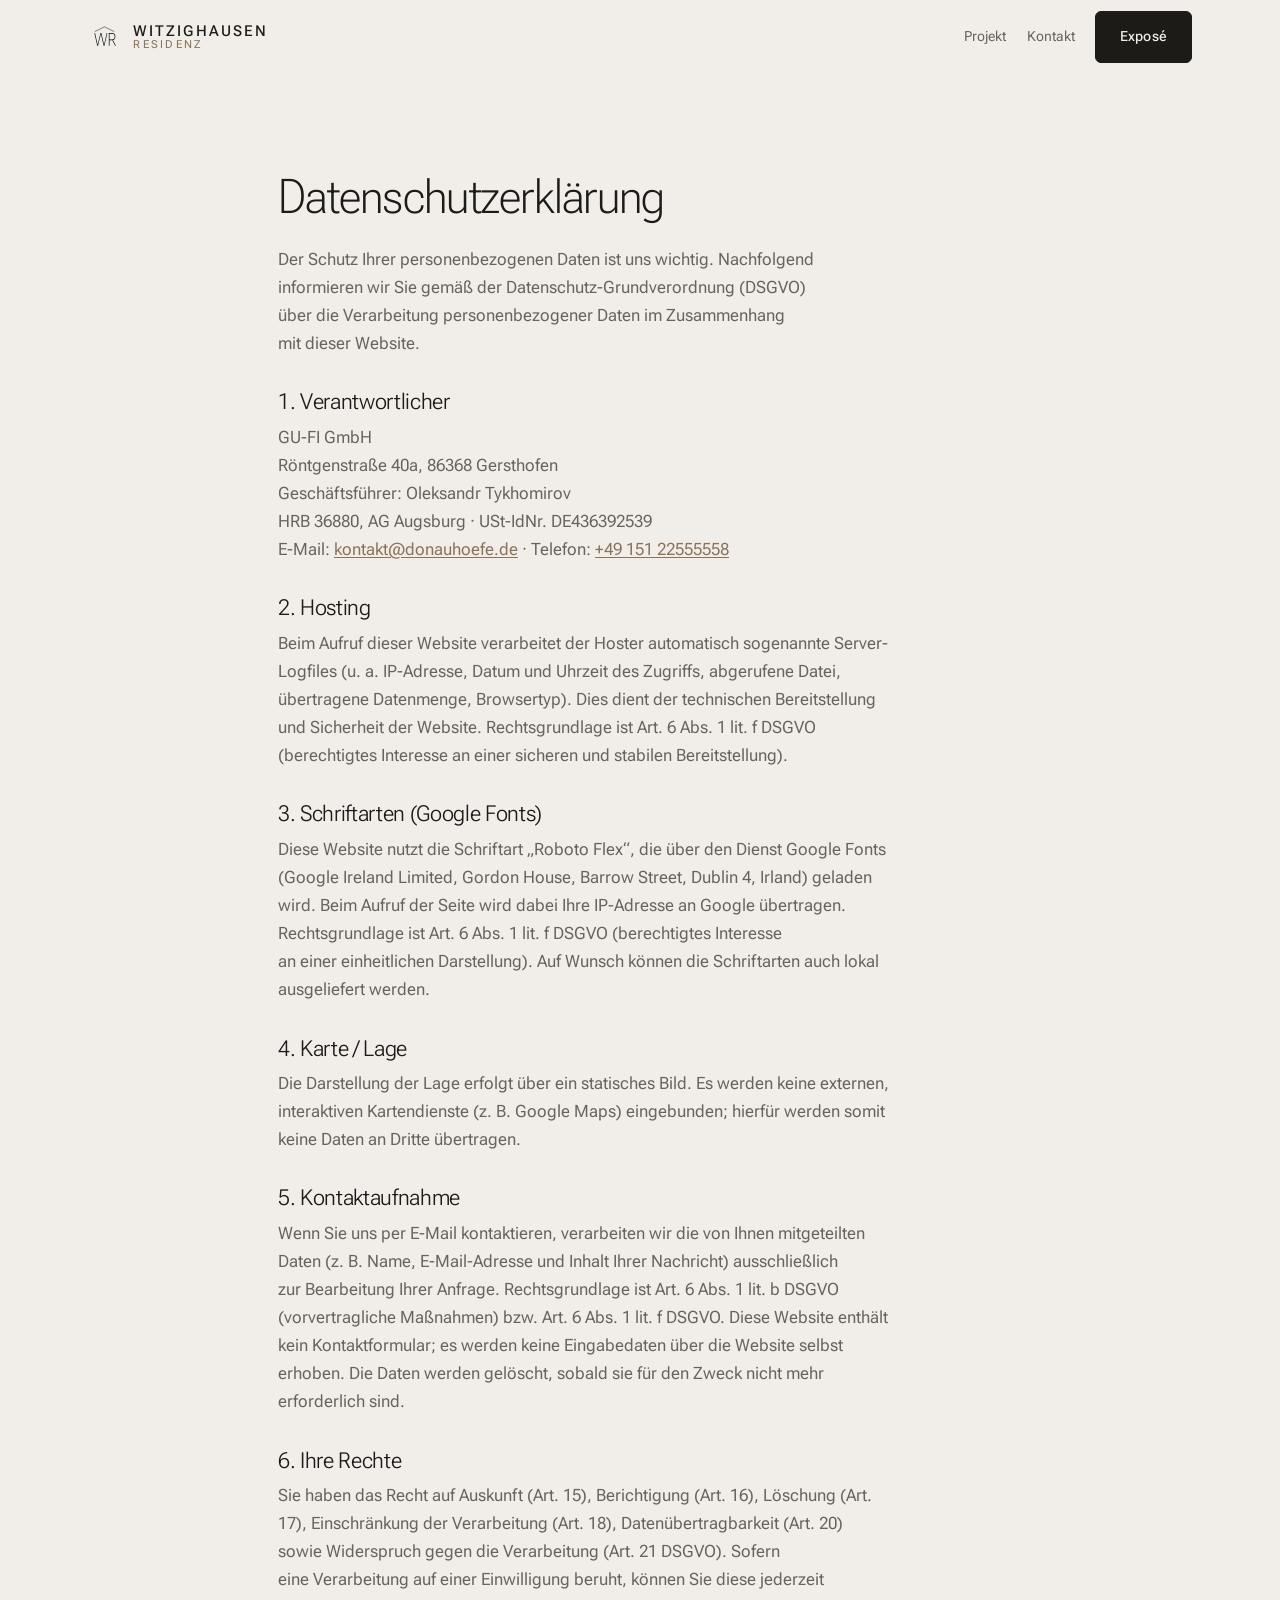
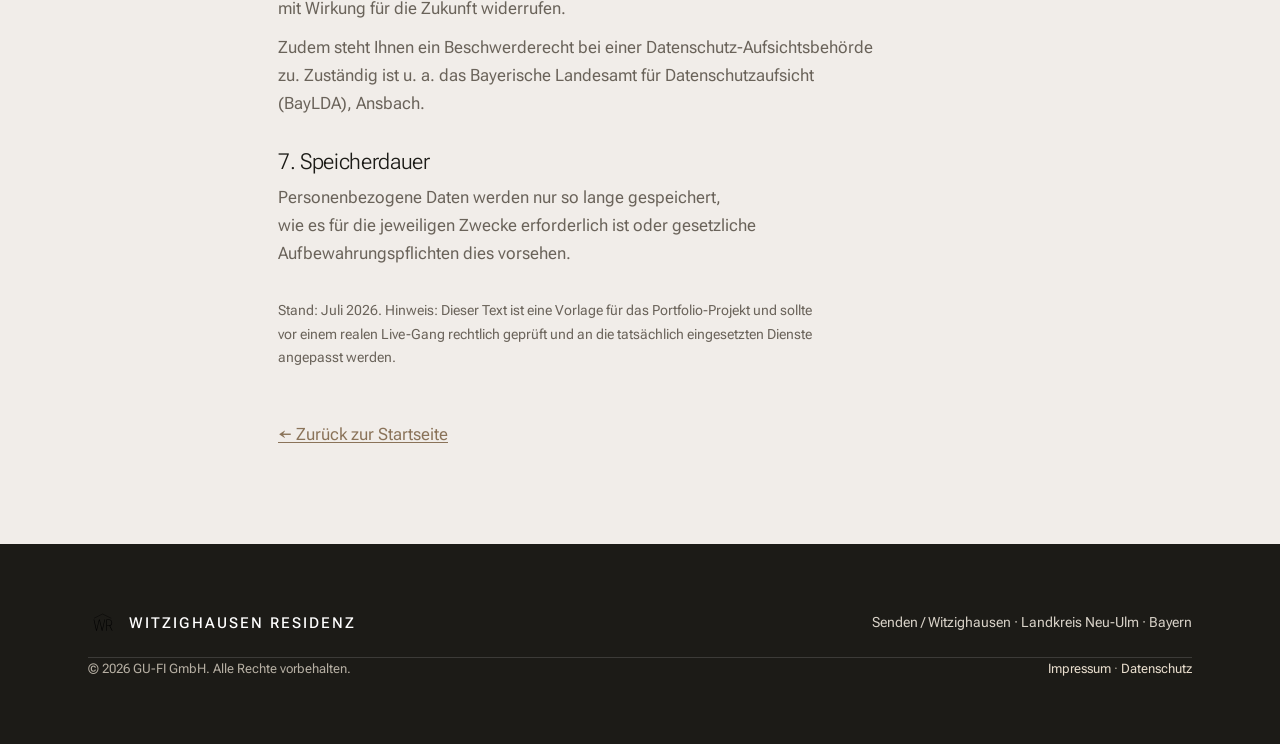
==== commit 8395bfef: "Band 'Innenräume': voller Bild-Deckungsgrad (kein weißer Rand rechts) + Parallax - .band__media pict" ====
--- a/datenschutz.html
+++ b/datenschutz.html
@@ -12,7 +12,7 @@
   <link rel="preconnect" href="https://fonts.googleapis.com" />
   <link rel="preconnect" href="https://fonts.gstatic.com" crossorigin />
   <link href="https://fonts.googleapis.com/css2?family=Roboto+Flex:opsz,wght@8..144,300;8..144,400;8..144,500;8..144,600&display=swap" rel="stylesheet" />
-  <link rel="stylesheet" href="assets/css/styles.css?v=5" />
+  <link rel="stylesheet" href="assets/css/styles.css?v=6" />
 </head>
 <body>
 
@@ -80,6 +80,6 @@
       </div>
     </div>
   </footer>
-  <script src="assets/js/app.js?v=5"></script>
+  <script src="assets/js/app.js?v=6"></script>
 </body>
 </html>
--- a/assets/css/styles.css
+++ b/assets/css/styles.css
@@ -258,8 +258,9 @@
 
 /* ---------- Band (full-width photo) ---------- */
 .band{position:relative;color:#fff;overflow:hidden;background:var(--ink)}
-.band__media{position:absolute;inset:0}
-.band__media picture{display:block;width:100%;height:100%}
+.band__media{position:absolute;inset:0;overflow:hidden}
+/* Bild höher als der Block -> Parallax-Verschiebung beim Scrollen (kein Rand rechts durch -1px Überstand) */
+.band__media picture{display:block;position:absolute;top:-16%;left:-1px;right:-1px;height:132%;will-change:transform}
 .band__media img{width:100%;height:100%;object-fit:cover;display:block}
 .band::after{content:"";position:absolute;inset:0;background:linear-gradient(90deg,rgba(20,18,15,.74),rgba(20,18,15,.32))}
 .band .container{position:relative;z-index:1;padding-block:clamp(72px,12vw,150px)}
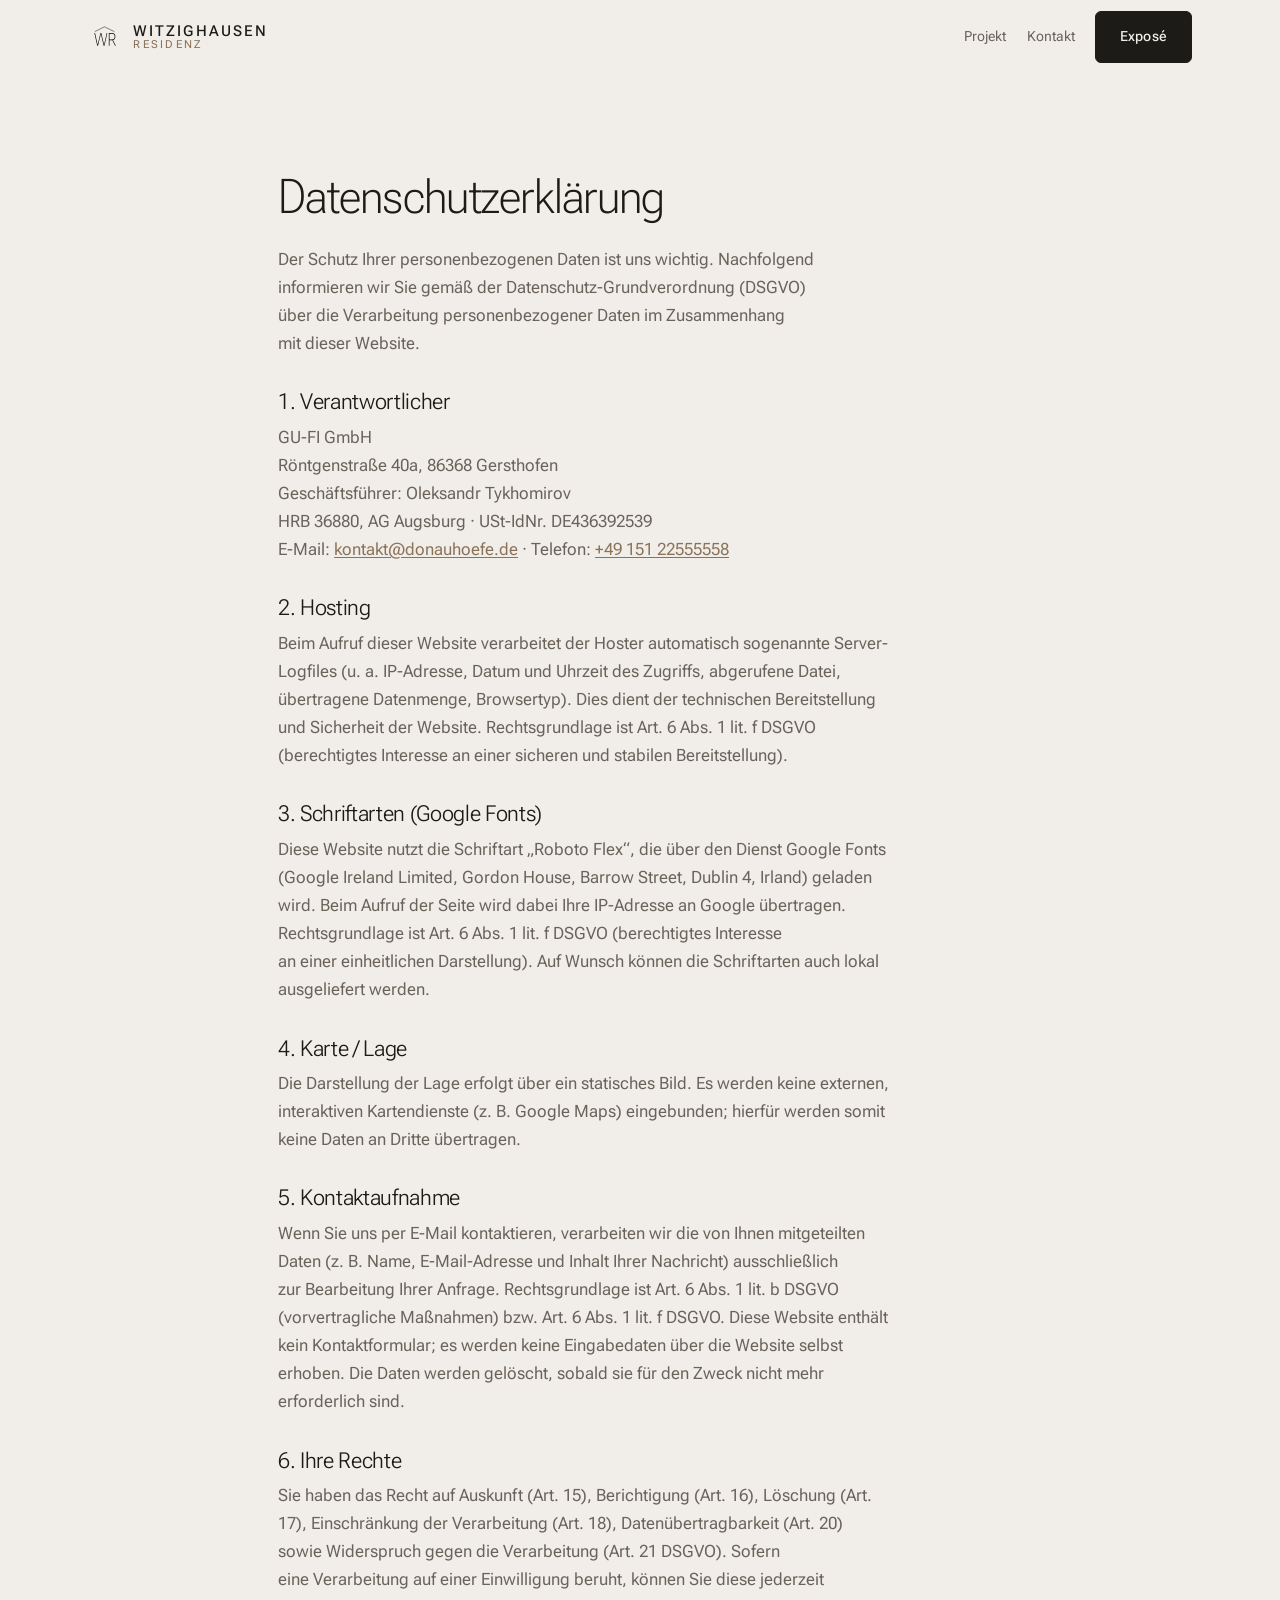
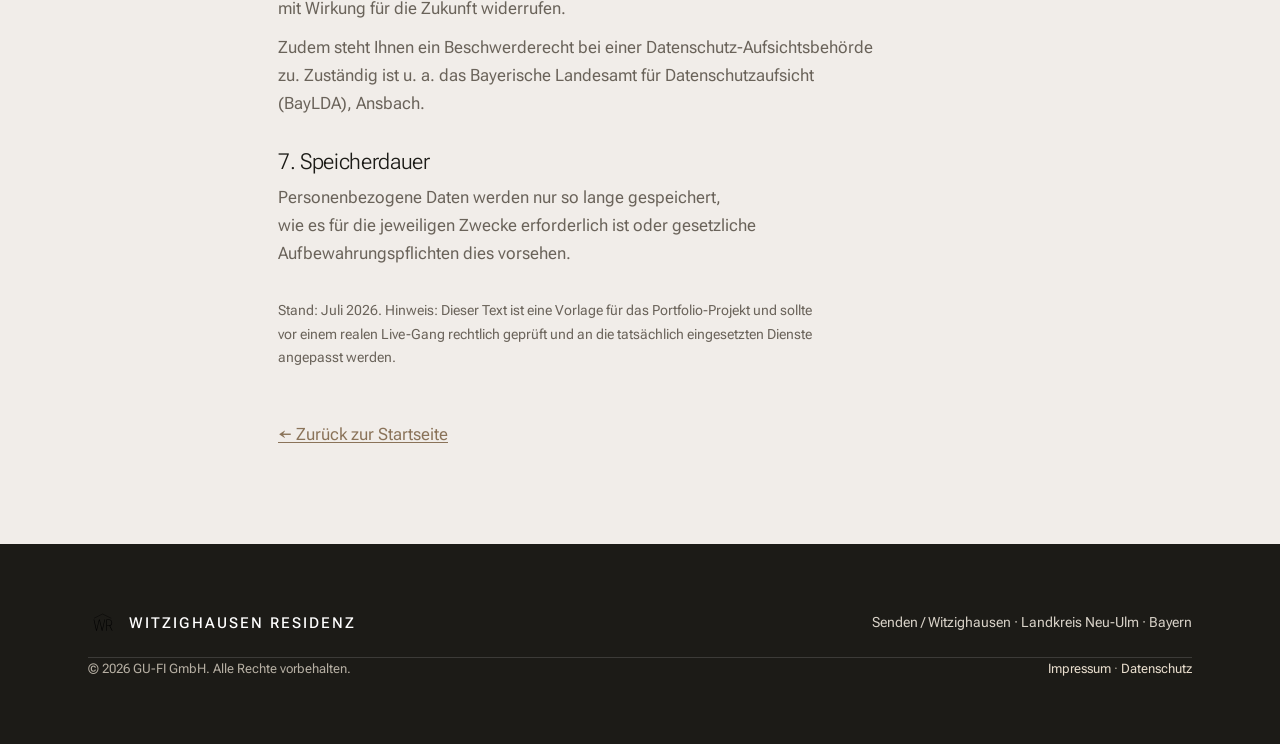
==== commit 8ad1a078: "Hero nach Figma-Vorlage: Vollflaechen-Hintergrund (Frame 19), Text links - neues Bild hero-bg (webp+" ====
--- a/datenschutz.html
+++ b/datenschutz.html
@@ -12,7 +12,7 @@
   <link rel="preconnect" href="https://fonts.googleapis.com" />
   <link rel="preconnect" href="https://fonts.gstatic.com" crossorigin />
   <link href="https://fonts.googleapis.com/css2?family=Roboto+Flex:opsz,wght@8..144,300;8..144,400;8..144,500;8..144,600&display=swap" rel="stylesheet" />
-  <link rel="stylesheet" href="assets/css/styles.css?v=6" />
+  <link rel="stylesheet" href="assets/css/styles.css?v=7" />
 </head>
 <body>
 
--- a/assets/css/styles.css
+++ b/assets/css/styles.css
@@ -140,9 +140,19 @@
 
 /* ---------- Hero ---------- */
 .hero{position:relative;padding-block:clamp(48px,7vw,90px) 0}
+.hero--bleed{overflow:hidden;display:flex;flex-direction:column}
+.hero__bg{position:relative;order:2;margin-top:clamp(1.6rem,4vw,2.4rem);pointer-events:none}
+.hero__bg img{width:100%;height:auto}
+.hero__bg::after{
+  content:"";position:absolute;inset:0;
+  background:
+    linear-gradient(to bottom,rgba(241,237,233,.45) 0,rgba(241,237,233,0) 22%),
+    linear-gradient(to top,var(--bg) 0,rgba(241,237,233,0) 16%)
+}
 .hero__grid{display:grid;gap:clamp(1.6rem,4vw,3rem);align-items:stretch;grid-template-columns:1fr}
+.hero .container{position:relative;z-index:1}
 .hero__body{display:flex;flex-direction:column;justify-content:center}
-.hero__kicker{margin-bottom:1.1rem}
+.hero__kicker{display:block;margin-bottom:1.1rem}
 .hero h1{margin-bottom:1.1rem}
 .hero h1 .thin{display:block;color:var(--accent-deep)}
 .hero__sub{max-width:44ch;color:var(--ink-2);font-size:clamp(1.05rem,1rem + .5vw,1.28rem);font-weight:300}
@@ -157,6 +167,16 @@
 }
 .chip b{color:var(--ink);font-weight:500}
 @media (min-width:920px){
+  .hero--bleed{flex-direction:row;align-items:center;min-height:clamp(560px,80vh,820px);padding-block:clamp(48px,7vw,90px)}
+  .hero__bg{position:absolute;inset:0;order:0;margin:0;z-index:0}
+  .hero__bg picture{height:100%}
+  .hero__bg img{height:100%;object-fit:cover;object-position:right center}
+  .hero__bg::after{
+    background:
+      linear-gradient(to right,var(--bg) 16%,rgba(241,237,233,0) 58%),
+      linear-gradient(to top,var(--bg) 0,rgba(241,237,233,0) 16%),
+      linear-gradient(to bottom,rgba(241,237,233,.4) 0,rgba(241,237,233,0) 16%)
+  }
   .hero__grid{grid-template-columns:1.05fr 1fr;gap:clamp(2rem,4vw,4rem)}
 }
 
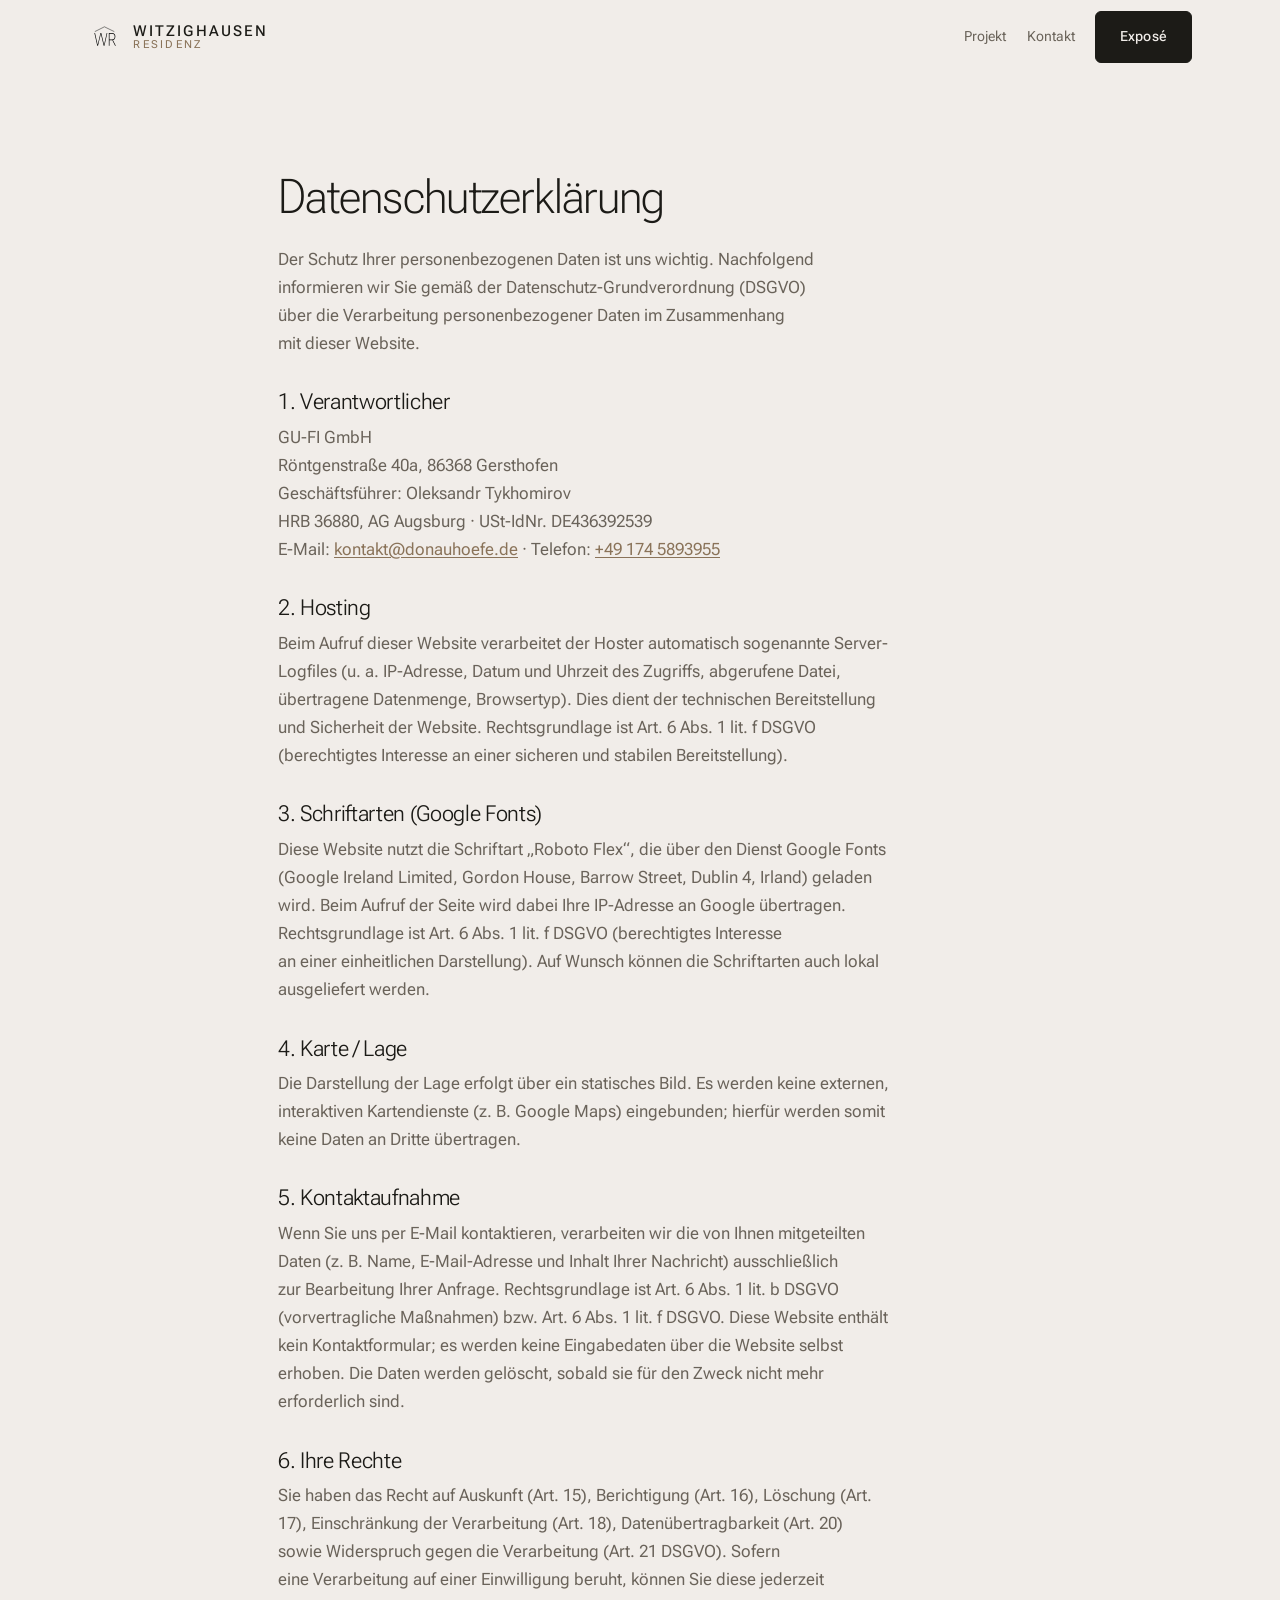
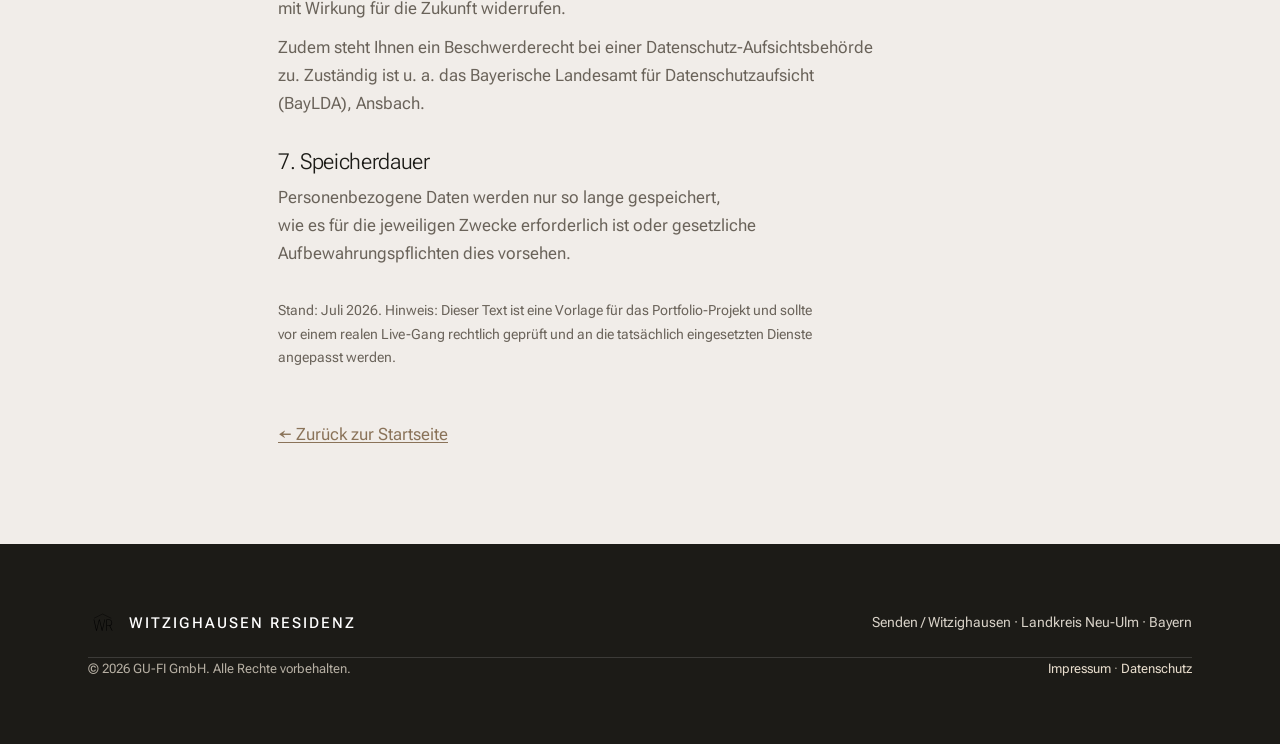
==== commit 0ab84980: "Telefon: +49 174 5893955 statt +49 151 22555558 Co-Authored-By: Claude Opus 5.5 <noreply@anthropic.c" ====
--- a/datenschutz.html
+++ b/datenschutz.html
@@ -12,7 +12,7 @@
   <link rel="preconnect" href="https://fonts.googleapis.com" />
   <link rel="preconnect" href="https://fonts.gstatic.com" crossorigin />
   <link href="https://fonts.googleapis.com/css2?family=Roboto+Flex:opsz,wght@8..144,300;8..144,400;8..144,500;8..144,600&display=swap" rel="stylesheet" />
-  <link rel="stylesheet" href="assets/css/styles.css?v=7" />
+  <link rel="stylesheet" href="assets/css/styles.css?v=8" />
 </head>
 <body>
 
@@ -41,7 +41,7 @@
         Röntgenstraße 40a, 86368 Gersthofen<br />
         Geschäftsführer: Oleksandr Tykhomirov<br />
         HRB 36880, AG Augsburg · USt-IdNr. DE436392539<br />
-        E-Mail: <a href="mailto:kontakt@donauhoefe.de">kontakt@donauhoefe.de</a> · Telefon: <a href="tel:+4915122555558">+49 151 22555558</a></p>
+        E-Mail: <a href="mailto:kontakt@donauhoefe.de">kontakt@donauhoefe.de</a> · Telefon: <a href="tel:+491745893955">+49 174 5893955</a></p>
 
       <h2>2. Hosting</h2>
       <p>Beim Aufruf dieser Website verarbeitet der Hoster automatisch sogenannte Server-Logfiles (u. a. IP-Adresse, Datum und Uhrzeit des Zugriffs, abgerufene Datei, übertragene Datenmenge, Browsertyp). Dies dient der technischen Bereitstellung und Sicherheit der Website. Rechtsgrundlage ist Art. 6 Abs. 1 lit. f DSGVO (berechtigtes Interesse an einer sicheren und stabilen Bereitstellung).</p>
--- a/assets/css/styles.css
+++ b/assets/css/styles.css
@@ -141,7 +141,7 @@
 /* ---------- Hero ---------- */
 .hero{position:relative;padding-block:clamp(48px,7vw,90px) 0}
 .hero--bleed{overflow:hidden;display:flex;flex-direction:column}
-.hero__bg{position:relative;order:2;margin-top:clamp(1.6rem,4vw,2.4rem);pointer-events:none}
+.hero__bg{display:none;pointer-events:none}
 .hero__bg img{width:100%;height:auto}
 .hero__bg::after{
   content:"";position:absolute;inset:0;
@@ -168,7 +168,7 @@
 .chip b{color:var(--ink);font-weight:500}
 @media (min-width:920px){
   .hero--bleed{flex-direction:row;align-items:center;min-height:clamp(560px,80vh,820px);padding-block:clamp(48px,7vw,90px)}
-  .hero__bg{position:absolute;inset:0;order:0;margin:0;z-index:0}
+  .hero__bg{display:block;position:absolute;inset:0;margin:0;z-index:0}
   .hero__bg picture{height:100%}
   .hero__bg img{height:100%;object-fit:cover;object-position:right center}
   .hero__bg::after{
